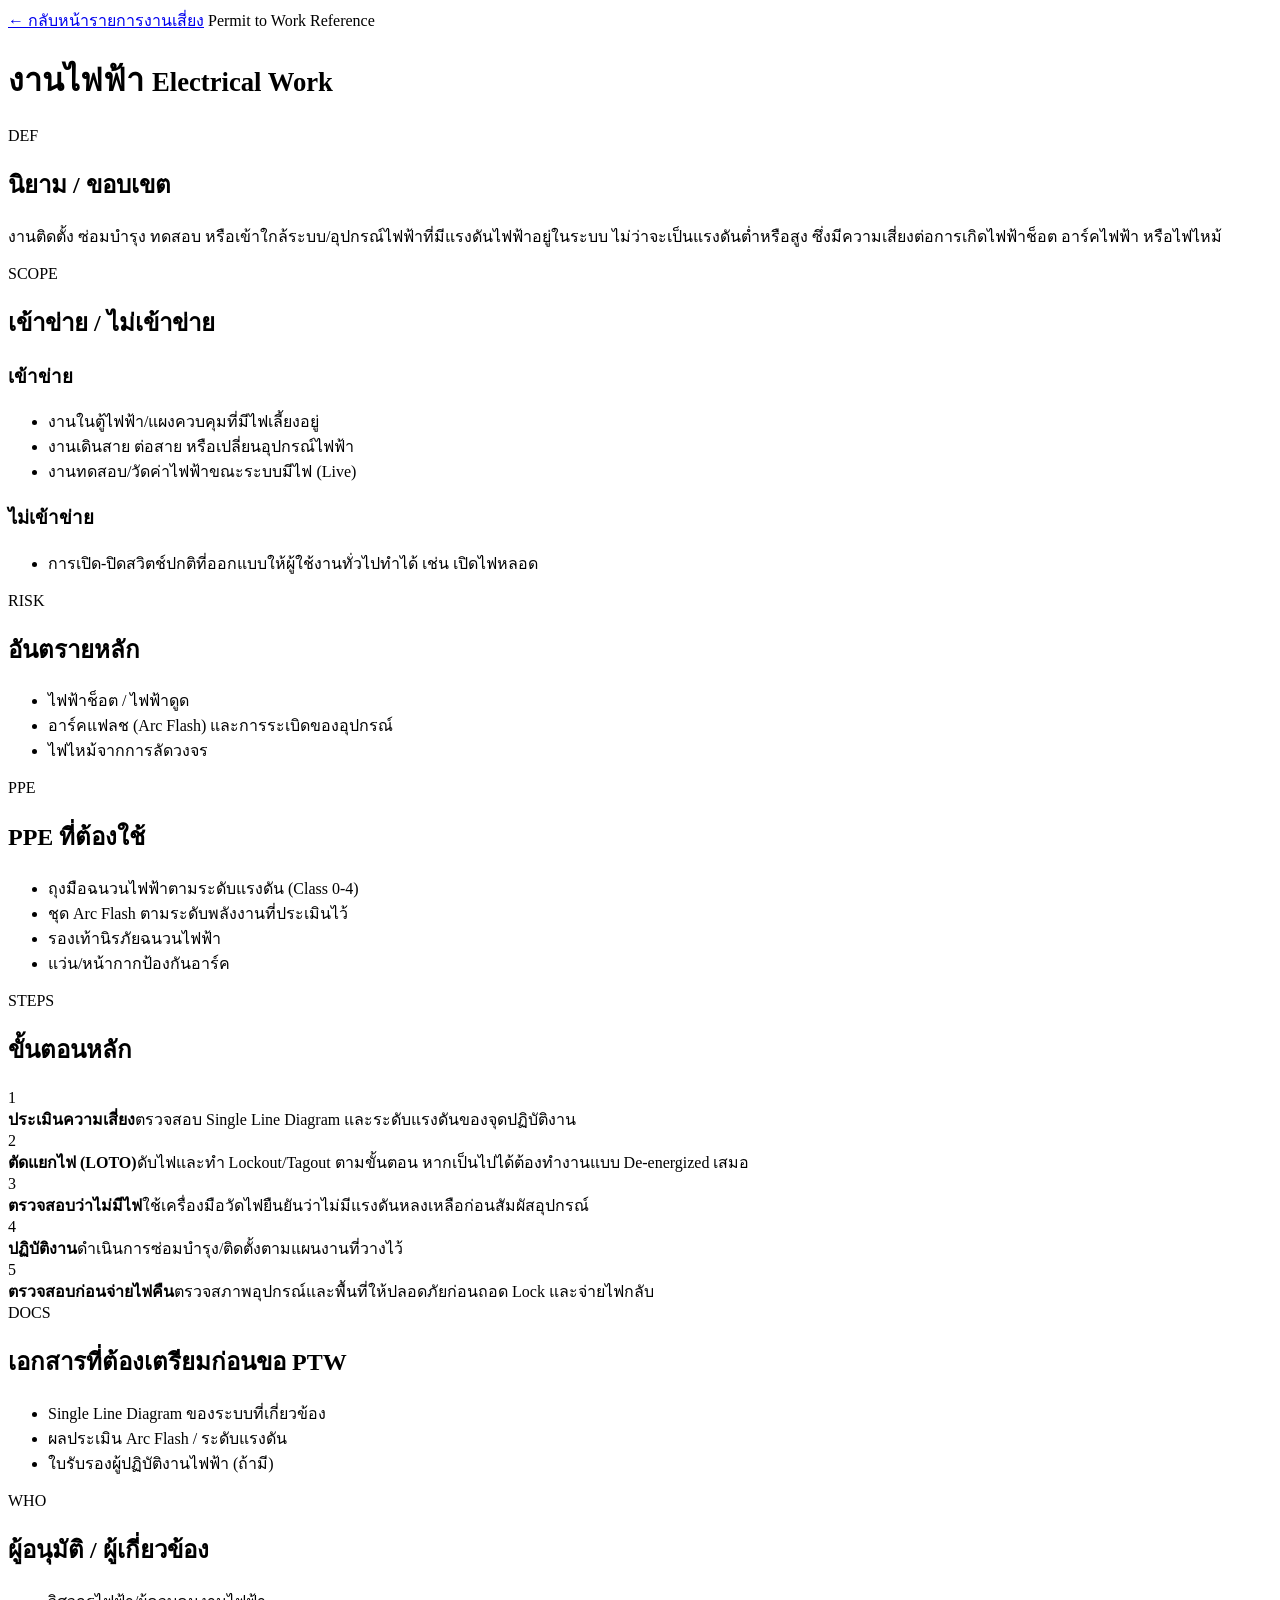
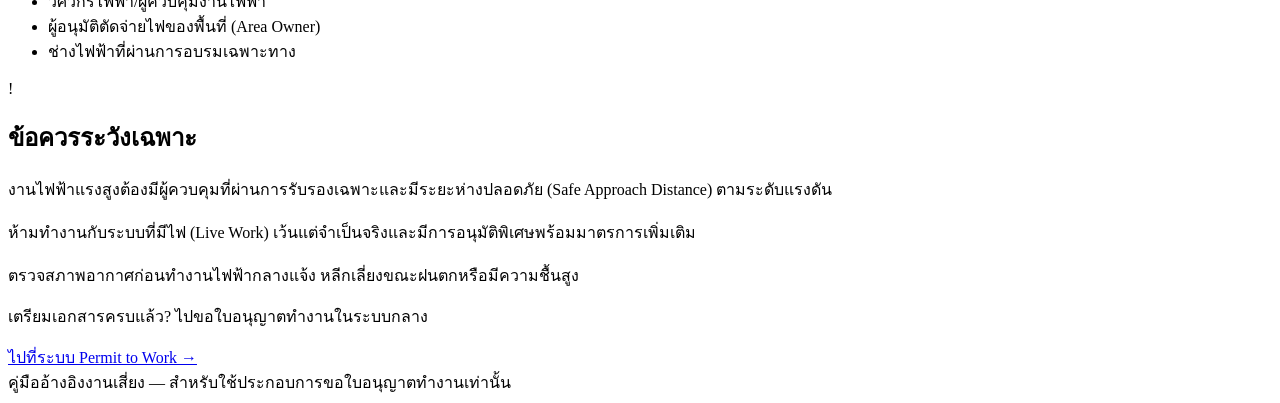
==== electrical.html @ c8542946 "Add files via upload" ====
<!DOCTYPE html>
<html lang="th">
<head>
<meta charset="UTF-8">
<meta name="viewport" content="width=device-width, initial-scale=1.0">
<title>งานไฟฟ้า | คู่มืองานเสี่ยง</title>
<link rel="preconnect" href="https://fonts.googleapis.com">
<link rel="preconnect" href="https://fonts.gstatic.com" crossorigin>
<link href="https://fonts.googleapis.com/css2?family=Barlow+Condensed:wght@600;700;800&family=Inter:wght@400;500;600;700&display=swap" rel="stylesheet">
<link rel="stylesheet" href="../assets/style.css">
</head>
<body>

<div class="hazard-strip"></div>

<header class="page-head">
  <a href="../index.html" class="breadcrumb">← กลับหน้ารายการงานเสี่ยง</a>
  <span class="eyebrow">Permit to Work Reference</span>
  <h1>งานไฟฟ้า
    <small>Electrical Work</small>
  </h1>
</header>

<main>

  <section>
    <div class="section-head"><span class="glyph">DEF</span><h2>นิยาม / ขอบเขต</h2></div>
    <div class="card"><p>งานติดตั้ง ซ่อมบำรุง ทดสอบ หรือเข้าใกล้ระบบ/อุปกรณ์ไฟฟ้าที่มีแรงดันไฟฟ้าอยู่ในระบบ ไม่ว่าจะเป็นแรงดันต่ำหรือสูง ซึ่งมีความเสี่ยงต่อการเกิดไฟฟ้าช็อต อาร์คไฟฟ้า หรือไฟไหม้</p></div>
  </section>

  <section>
    <div class="section-head"><span class="glyph">SCOPE</span><h2>เข้าข่าย / ไม่เข้าข่าย</h2></div>
    <div class="two-col">
      <div class="mini-card in"><h3>เข้าข่าย</h3><ul><li>งานในตู้ไฟฟ้า/แผงควบคุมที่มีไฟเลี้ยงอยู่</li><li>งานเดินสาย ต่อสาย หรือเปลี่ยนอุปกรณ์ไฟฟ้า</li><li>งานทดสอบ/วัดค่าไฟฟ้าขณะระบบมีไฟ (Live)</li></ul></div>
      <div class="mini-card out"><h3>ไม่เข้าข่าย</h3><ul><li>การเปิด-ปิดสวิตช์ปกติที่ออกแบบให้ผู้ใช้งานทั่วไปทำได้ เช่น เปิดไฟหลอด</li></ul></div>
    </div>
  </section>

  <section>
    <div class="section-head"><span class="glyph">RISK</span><h2>อันตรายหลัก</h2></div>
    <div class="card"><ul><li>ไฟฟ้าช็อต / ไฟฟ้าดูด</li><li>อาร์คแฟลช (Arc Flash) และการระเบิดของอุปกรณ์</li><li>ไฟไหม้จากการลัดวงจร</li></ul></div>
  </section>

  <section>
    <div class="section-head"><span class="glyph">PPE</span><h2>PPE ที่ต้องใช้</h2></div>
    <div class="card"><ul><li>ถุงมือฉนวนไฟฟ้าตามระดับแรงดัน (Class 0-4)</li><li>ชุด Arc Flash ตามระดับพลังงานที่ประเมินไว้</li><li>รองเท้านิรภัยฉนวนไฟฟ้า</li><li>แว่น/หน้ากากป้องกันอาร์ค</li></ul></div>
  </section>

  <section>
    <div class="section-head"><span class="glyph">STEPS</span><h2>ขั้นตอนหลัก</h2></div>
    <div class="steps"><div class="tag"><div class="tag-num">1</div><div class="tag-body"><strong>ประเมินความเสี่ยง</strong><span>ตรวจสอบ Single Line Diagram และระดับแรงดันของจุดปฏิบัติงาน</span></div></div><div class="tag"><div class="tag-num">2</div><div class="tag-body"><strong>ตัดแยกไฟ (LOTO)</strong><span>ดับไฟและทำ Lockout/Tagout ตามขั้นตอน หากเป็นไปได้ต้องทำงานแบบ De-energized เสมอ</span></div></div><div class="tag"><div class="tag-num">3</div><div class="tag-body"><strong>ตรวจสอบว่าไม่มีไฟ</strong><span>ใช้เครื่องมือวัดไฟยืนยันว่าไม่มีแรงดันหลงเหลือก่อนสัมผัสอุปกรณ์</span></div></div><div class="tag"><div class="tag-num">4</div><div class="tag-body"><strong>ปฏิบัติงาน</strong><span>ดำเนินการซ่อมบำรุง/ติดตั้งตามแผนงานที่วางไว้</span></div></div><div class="tag"><div class="tag-num">5</div><div class="tag-body"><strong>ตรวจสอบก่อนจ่ายไฟคืน</strong><span>ตรวจสภาพอุปกรณ์และพื้นที่ให้ปลอดภัยก่อนถอด Lock และจ่ายไฟกลับ</span></div></div></div>
  </section>

  <section>
    <div class="section-head"><span class="glyph">DOCS</span><h2>เอกสารที่ต้องเตรียมก่อนขอ PTW</h2></div>
    <ul class="doc-list"><li>Single Line Diagram ของระบบที่เกี่ยวข้อง</li><li>ผลประเมิน Arc Flash / ระดับแรงดัน</li><li>ใบรับรองผู้ปฏิบัติงานไฟฟ้า (ถ้ามี)</li></ul>
  </section>

  <section>
    <div class="section-head"><span class="glyph">WHO</span><h2>ผู้อนุมัติ / ผู้เกี่ยวข้อง</h2></div>
    <div class="card"><ul><li>วิศวกรไฟฟ้า/ผู้ควบคุมงานไฟฟ้า</li><li>ผู้อนุมัติตัดจ่ายไฟของพื้นที่ (Area Owner)</li><li>ช่างไฟฟ้าที่ผ่านการอบรมเฉพาะทาง</li></ul></div>
  </section>

  <section>
    <div class="section-head"><span class="glyph">!</span><h2>ข้อควรระวังเฉพาะ</h2></div>
    <div class="callout">งานไฟฟ้าแรงสูงต้องมีผู้ควบคุมที่ผ่านการรับรองเฉพาะและมีระยะห่างปลอดภัย (Safe Approach Distance) ตามระดับแรงดัน<br><br>ห้ามทำงานกับระบบที่มีไฟ (Live Work) เว้นแต่จำเป็นจริงและมีการอนุมัติพิเศษพร้อมมาตรการเพิ่มเติม<br><br>ตรวจสภาพอากาศก่อนทำงานไฟฟ้ากลางแจ้ง หลีกเลี่ยงขณะฝนตกหรือมีความชื้นสูง</div>
  </section>

  <div class="ptw-cta">
    <p>เตรียมเอกสารครบแล้ว? ไปขอใบอนุญาตทำงานในระบบกลาง</p>
    <a href="#">ไปที่ระบบ Permit to Work →</a>
  </div>

</main>

<footer>คู่มืออ้างอิงงานเสี่ยง — สำหรับใช้ประกอบการขอใบอนุญาตทำงานเท่านั้น</footer>

</body>
</html>
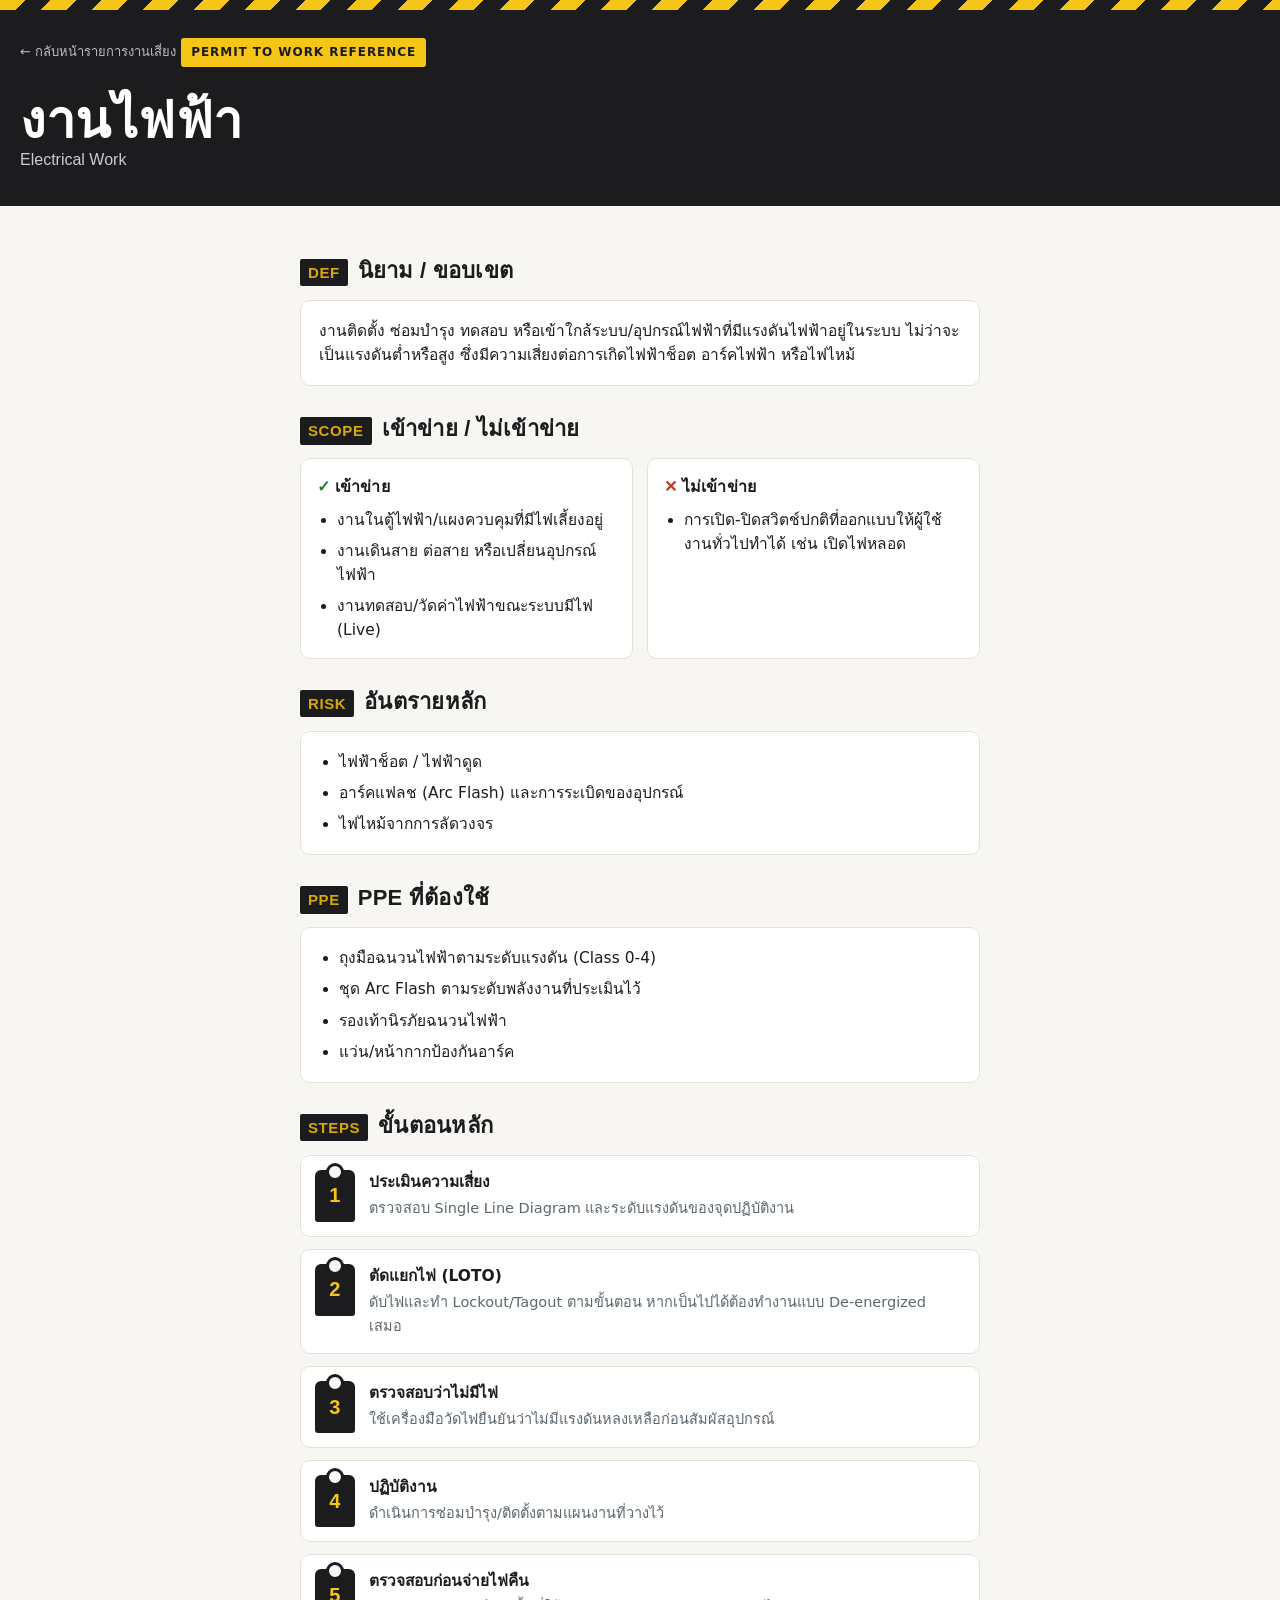
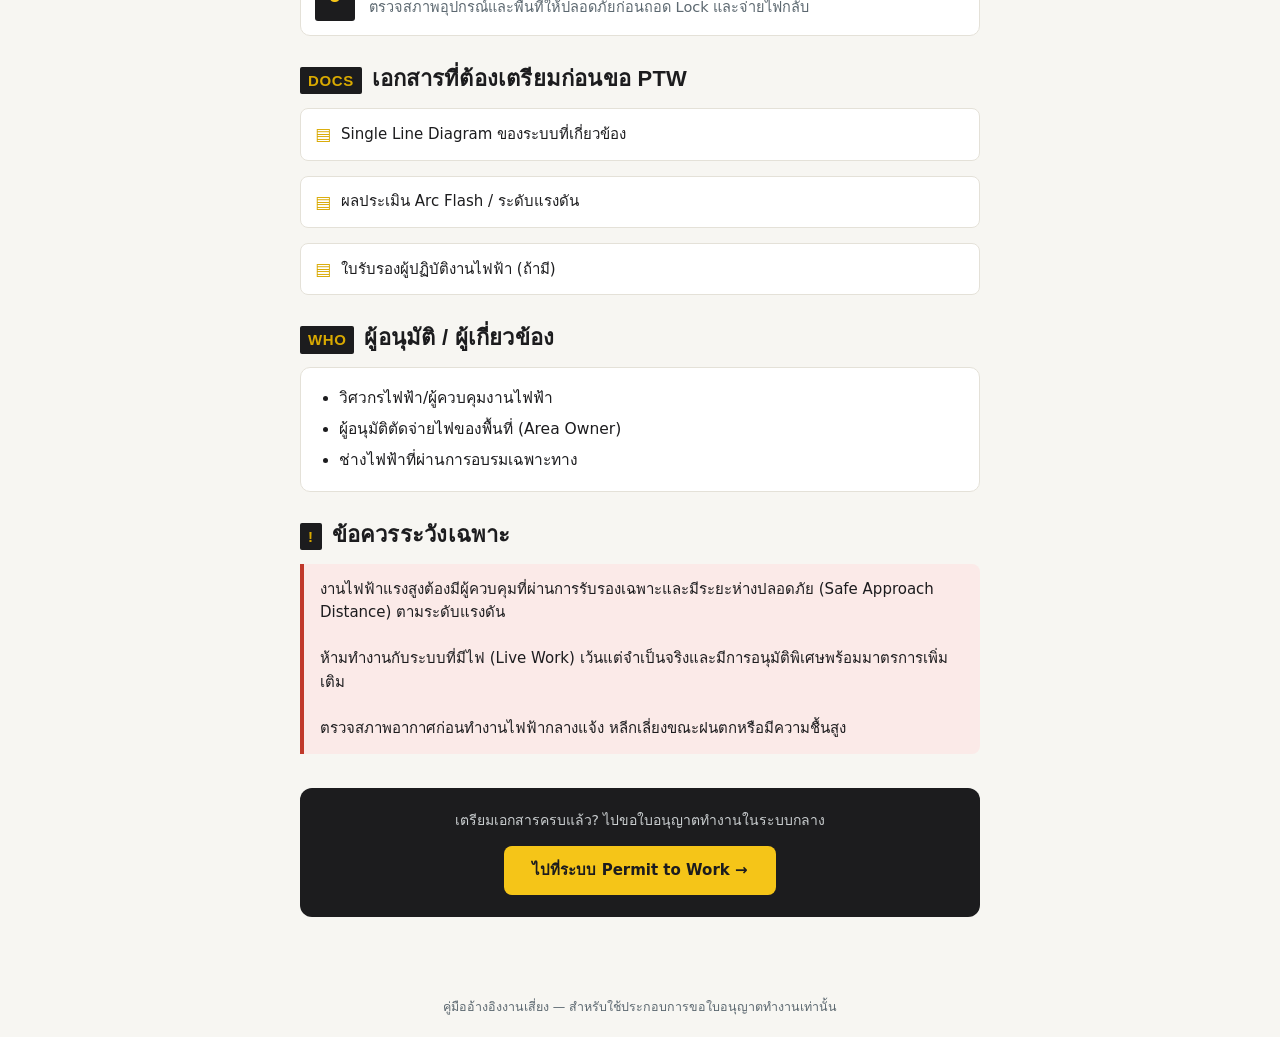
==== commit cf23cbca: "Add files via upload" ====
--- a/electrical.html
+++ b/electrical.html
@@ -7,14 +7,14 @@
 <link rel="preconnect" href="https://fonts.googleapis.com">
 <link rel="preconnect" href="https://fonts.gstatic.com" crossorigin>
 <link href="https://fonts.googleapis.com/css2?family=Barlow+Condensed:wght@600;700;800&family=Inter:wght@400;500;600;700&display=swap" rel="stylesheet">
-<link rel="stylesheet" href="../assets/style.css">
+<link rel="stylesheet" href="style.css">
 </head>
 <body>
 
 <div class="hazard-strip"></div>
 
 <header class="page-head">
-  <a href="../index.html" class="breadcrumb">← กลับหน้ารายการงานเสี่ยง</a>
+  <a href="index.html" class="breadcrumb">← กลับหน้ารายการงานเสี่ยง</a>
   <span class="eyebrow">Permit to Work Reference</span>
   <h1>งานไฟฟ้า
     <small>Electrical Work</small>
--- a/style.css
+++ b/style.css
@@ -0,0 +1,355 @@
+:root{
+  --ink:#1C1C1E;
+  --steel:#3A4750;
+  --steel-light:#5C6870;
+  --yellow:#F5C518;
+  --yellow-deep:#D9A900;
+  --danger:#C0392B;
+  --paper:#F7F6F2;
+  --card:#FFFFFF;
+  --line:#E4E1D8;
+}
+
+*{box-sizing:border-box;}
+html{-webkit-text-size-adjust:100%;}
+
+body{
+  margin:0;
+  background:var(--paper);
+  color:var(--ink);
+  font-family:'Inter',system-ui,sans-serif;
+  line-height:1.55;
+}
+
+h1,h2,h3,.tag-num{
+  font-family:'Barlow Condensed',sans-serif;
+  letter-spacing:0.01em;
+}
+
+a{color:inherit;}
+
+/* ---------- Hazard top bar ---------- */
+.hazard-strip{
+  height:10px;
+  background:repeating-linear-gradient(
+    135deg,
+    var(--yellow) 0px, var(--yellow) 18px,
+    var(--ink) 18px, var(--ink) 36px
+  );
+}
+
+/* ---------- Header ---------- */
+header.page-head{
+  background:var(--ink);
+  color:#fff;
+  padding:28px 20px 32px;
+  position:relative;
+}
+.breadcrumb{
+  font-size:13px;
+  color:#B9BEC2;
+  text-decoration:none;
+  display:inline-flex;
+  align-items:center;
+  gap:6px;
+  margin-bottom:18px;
+}
+.breadcrumb:hover{color:var(--yellow);}
+.eyebrow{
+  display:inline-flex;
+  align-items:center;
+  gap:8px;
+  background:var(--yellow);
+  color:var(--ink);
+  font-weight:700;
+  font-size:12px;
+  letter-spacing:0.08em;
+  padding:5px 10px;
+  border-radius:3px;
+  text-transform:uppercase;
+}
+h1{
+  font-size:clamp(34px,9vw,52px);
+  font-weight:800;
+  line-height:1.0;
+  margin:14px 0 6px;
+}
+h1 small{
+  display:block;
+  font-family:'Inter',sans-serif;
+  font-weight:500;
+  font-size:16px;
+  color:#C9CDCF;
+  letter-spacing:0;
+  margin-top:6px;
+}
+
+/* ---------- Layout ---------- */
+main{
+  max-width:720px;
+  margin:0 auto;
+  padding:22px 20px 60px;
+}
+
+section{margin-top:26px;}
+
+.section-head{
+  display:flex;
+  align-items:baseline;
+  gap:10px;
+  margin-bottom:12px;
+}
+.section-head .glyph{
+  font-family:'Barlow Condensed',sans-serif;
+  font-weight:800;
+  font-size:15px;
+  color:var(--yellow-deep);
+  background:var(--ink);
+  padding:2px 8px;
+  border-radius:2px;
+  letter-spacing:0.04em;
+}
+.section-head h2{
+  font-size:22px;
+  font-weight:700;
+  margin:0;
+  color:var(--ink);
+}
+
+.card{
+  background:var(--card);
+  border:1px solid var(--line);
+  border-radius:10px;
+  padding:18px 18px;
+}
+
+p{margin:0 0 10px;font-size:15.5px;}
+p:last-child{margin-bottom:0;}
+
+ul{margin:0;padding-left:20px;}
+li{margin-bottom:7px;font-size:15.5px;}
+li:last-child{margin-bottom:0;}
+
+.two-col{
+  display:grid;
+  grid-template-columns:1fr;
+  gap:14px;
+}
+@media(min-width:560px){
+  .two-col{grid-template-columns:1fr 1fr;}
+}
+.mini-card{
+  background:var(--card);
+  border:1px solid var(--line);
+  border-radius:10px;
+  padding:16px;
+}
+.mini-card h3{
+  font-size:16px;
+  font-weight:700;
+  margin:0 0 8px;
+  text-transform:none;
+}
+.mini-card.in h3::before{content:"✓  ";color:#2E7D32;}
+.mini-card.out h3::before{content:"✕  ";color:var(--danger);}
+
+/* ---------- Signature element: lockout-tag style steps ---------- */
+.steps{
+  display:flex;
+  flex-direction:column;
+  gap:12px;
+}
+.tag{
+  display:flex;
+  gap:14px;
+  background:var(--card);
+  border:1px solid var(--line);
+  border-radius:10px;
+  padding:14px 16px 14px 14px;
+  position:relative;
+}
+.tag-num{
+  flex:0 0 auto;
+  width:40px;
+  height:52px;
+  background:var(--ink);
+  border-radius:6px 6px 3px 3px;
+  display:flex;
+  align-items:center;
+  justify-content:center;
+  color:var(--yellow);
+  font-weight:800;
+  font-size:20px;
+  position:relative;
+}
+.tag-num::before{
+  content:"";
+  position:absolute;
+  top:-7px;
+  left:50%;
+  transform:translateX(-50%);
+  width:12px;
+  height:12px;
+  border-radius:50%;
+  background:var(--paper);
+  border:3px solid var(--ink);
+}
+.tag-body strong{
+  display:block;
+  font-size:15.5px;
+  margin-bottom:2px;
+}
+.tag-body span{
+  font-size:14.5px;
+  color:var(--steel-light);
+}
+
+/* ---------- Danger callout ---------- */
+.callout{
+  border-left:4px solid var(--danger);
+  background:#FBEAE8;
+  padding:14px 16px;
+  border-radius:0 8px 8px 0;
+  font-size:15px;
+}
+.callout strong{color:var(--danger);}
+
+/* ---------- Doc list ---------- */
+.doc-list{
+  list-style:none;
+  padding:0;
+  margin:0;
+  display:flex;
+  flex-direction:column;
+  gap:8px;
+}
+.doc-list li{
+  background:var(--card);
+  border:1px solid var(--line);
+  border-radius:8px;
+  padding:12px 14px;
+  display:flex;
+  align-items:center;
+  gap:10px;
+  font-size:15px;
+}
+.doc-list li::before{
+  content:"▤";
+  color:var(--yellow-deep);
+  font-size:17px;
+}
+
+/* ---------- CTA to central PTW system ---------- */
+.ptw-cta{
+  margin-top:34px;
+  background:var(--ink);
+  border-radius:12px;
+  padding:22px 20px;
+  text-align:center;
+}
+.ptw-cta p{
+  color:#C9CDCF;
+  font-size:14px;
+  margin-bottom:14px;
+}
+.ptw-cta a{
+  display:inline-block;
+  background:var(--yellow);
+  color:var(--ink);
+  text-decoration:none;
+  font-weight:700;
+  padding:13px 28px;
+  border-radius:8px;
+  font-size:15px;
+}
+
+footer{
+  text-align:center;
+  padding:20px;
+  font-size:12.5px;
+  color:var(--steel-light);
+}
+
+@media (prefers-reduced-motion:no-preference){
+  section{animation:rise .5s ease-out both;}
+  section:nth-of-type(2){animation-delay:.05s;}
+  section:nth-of-type(3){animation-delay:.1s;}
+  section:nth-of-type(4){animation-delay:.15s;}
+  section:nth-of-type(5){animation-delay:.2s;}
+  section:nth-of-type(6){animation-delay:.25s;}
+  section:nth-of-type(7){animation-delay:.3s;}
+}
+@keyframes rise{
+  from{opacity:0;transform:translateY(8px);}
+  to{opacity:1;transform:translateY(0);}
+}
+
+:focus-visible{
+  outline:3px solid var(--yellow-deep);
+  outline-offset:2px;
+}
+
+/* ---------- Index / menu page ---------- */
+.hero{
+  background:var(--ink);
+  color:#fff;
+  padding:40px 20px 34px;
+  text-align:center;
+}
+.hero .eyebrow{margin-bottom:16px;}
+.hero h1{font-size:clamp(36px,10vw,56px);}
+.hero p{color:#C9CDCF;font-size:15px;max-width:480px;margin:10px auto 0;}
+
+.job-grid{
+  max-width:720px;
+  margin:0 auto;
+  padding:28px 20px 60px;
+  display:grid;
+  grid-template-columns:1fr;
+  gap:12px;
+}
+@media(min-width:560px){
+  .job-grid{grid-template-columns:1fr 1fr;}
+}
+.job-card{
+  display:flex;
+  align-items:center;
+  gap:14px;
+  background:var(--card);
+  border:1px solid var(--line);
+  border-radius:10px;
+  padding:16px;
+  text-decoration:none;
+  color:var(--ink);
+  transition:border-color .15s ease, transform .15s ease;
+}
+.job-card:hover{border-color:var(--yellow-deep);transform:translateY(-1px);}
+.job-card .badge{
+  flex:0 0 auto;
+  width:44px;
+  height:44px;
+  border-radius:8px;
+  background:var(--ink);
+  color:var(--yellow);
+  display:flex;
+  align-items:center;
+  justify-content:center;
+  font-family:'Barlow Condensed',sans-serif;
+  font-weight:800;
+  font-size:14px;
+}
+.job-card .job-txt strong{display:block;font-size:15.5px;}
+.job-card .job-txt span{font-size:13px;color:var(--steel-light);}
+.job-card .arrow{margin-left:auto;color:var(--steel-light);font-size:18px;}
+
+.section-label{
+  max-width:720px;
+  margin:0 auto;
+  padding:0 20px;
+  font-size:12px;
+  font-weight:700;
+  letter-spacing:0.08em;
+  text-transform:uppercase;
+  color:var(--steel-light);
+  margin-top:22px;
+}
